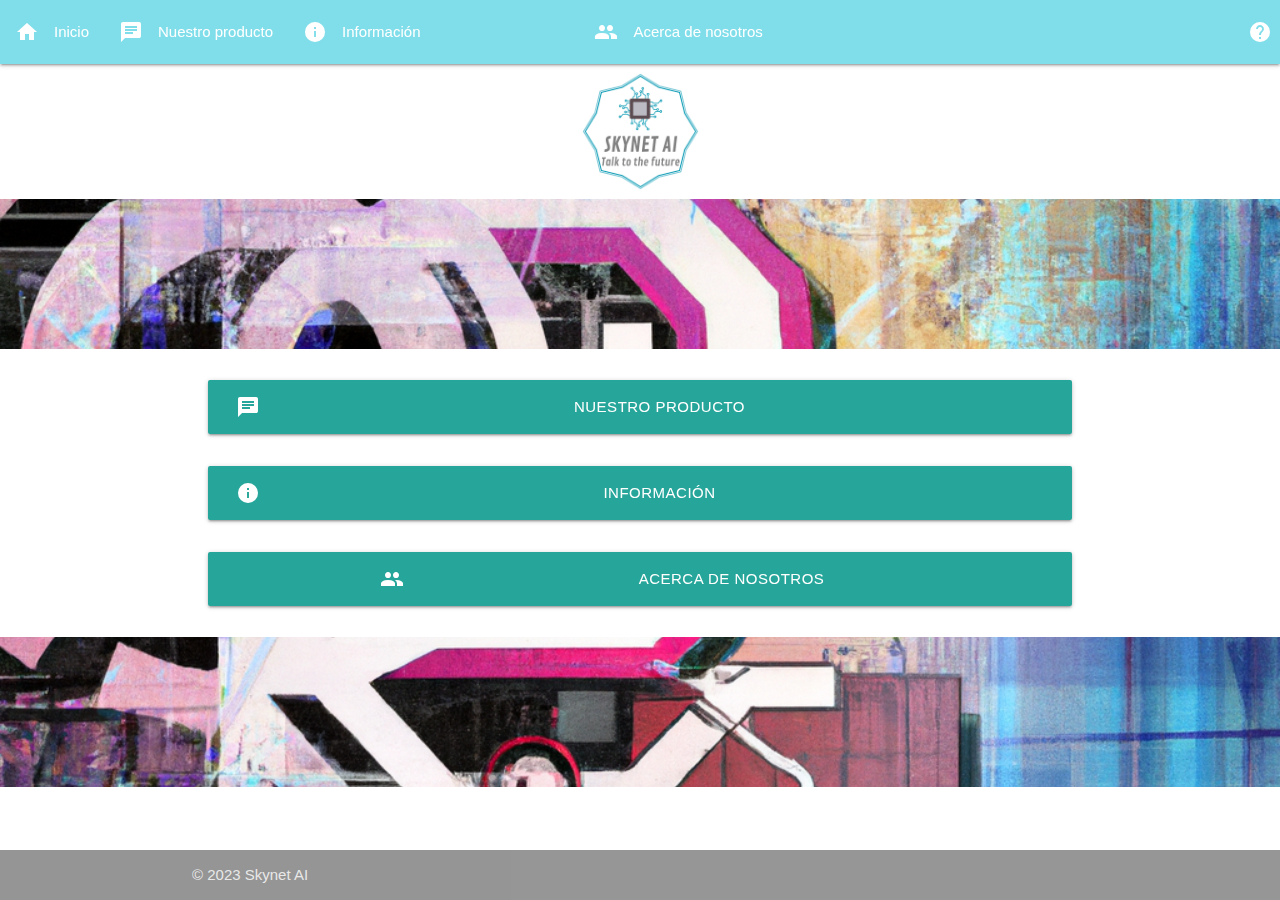
==== index.html @ 8f32c61b "Plantilla" ====
<!DOCTYPE html>
<html lang="es">
  <head>
    <meta charset="UTF-8" />
    <title>Skynet AI</title>
    <link rel="icon" type="image/x-icon" href="img/favicon.ico" />

    <link
      href="https://fonts.googleapis.com/icon?family=Material+Icons"
      rel="stylesheet"
    />
    <link
      type="text/css"
      rel="stylesheet"
      href="css/materialize.min.css"
      media="screen,projection"
    />
    <link rel="stylesheet" href="css/style.css" />
    <meta name="viewport" content="width=device-width, initial-scale=1.0" />
  </head>
  <body>
    <!-- HEADER -->
    <header>
      <!-- NAVBAR -->
      <nav>
        <div class="nav-wrapper cyan lighten-3">
          <a
            style="height: inherit"
            href="#!"
            class="brand-logo hide-on-large-only"
            ><img src="img/skynetai_mini.png" alt="Skynet AI logo"
          /></a>
          <a href="#" class="sidenav-trigger" data-target="side-menu"
            ><i class="material-icons">menu</i></a
          >
          <ul class="left hide-on-med-and-down">
            <li>
              <a href="#"><i class="material-icons left">home</i>Inicio</a>
            </li>
            <li>
              <a href="chatbot.html"
                ><i class="material-icons left">chat</i>Nuestro producto</a
              >
            </li>
            <li>
              <a href="info.html"
                ><i class="material-icons left">info</i>Información</a
              >
            </li>
            <li>
              <a href="aboutus.html"
                ><i class="material-icons left">emoji_people</i>Acerca de
                nosotros</a
              >
            </li>
          </ul>
          <div
            style="padding-right: 8px"
            class="right tooltipped"
            data-position="left"
            data-tooltip="Ayuda"
          >
            <a href="ayuda.html"><i class="material-icons">help</i></a>
          </div>
        </div>
      </nav>
      <!-- END NAVBAR -->
      <!-- SIDENAV -->
      <ul class="sidenav" id="side-menu">
        <li>
          <div class="container center hide-on-small-only">
            <a href="#"
              ><img
                class="circle"
                style="height: 15vh"
                src="img/skynetai_mini.png"
                alt="Skynet AI logo"
            /></a>
          </div>
        </li>
        <li>
          <a href="#"><i class="material-icons">home</i>Inicio</a>
        </li>
        <li>
          <a href="chatbot.html"
            ><i class="material-icons left">chat</i>Nuestro producto</a
          >
        </li>
        <li>
          <a href="info.html"
            ><i class="material-icons left">info</i>Información</a
          >
        </li>
        <li>
          <a href="aboutus.html"
            ><i class="material-icons left">emoji_people</i>Acerca de
            nosotros</a
          >
        </li>
        <li><div class="divider"></div></li>
        <li>
          <a href="ayuda.html"><i class="material-icons">help</i>Ayuda</a>
        </li>
      </ul>
      <!-- END SIDENAV -->
      <!-- LOGO -->
      <div class="container center hide-on-med-and-down logo-header">
        <img src="img/skynetai_nobg.png" alt="Skynet AI logo" />
      </div>
      <!-- END LOGO -->
    </header>
    <!-- FIN HEADER -->

    <!-- CONTENIDO PRINCIPAL -->
    <main style="display: block; margin-top: 0">
      <div class="parallax-container">
        <div class="parallax"><img src="img/dalle_wallpaper.png" /></div>
      </div>
      <!-- NAV BUTTONS -->
      <div class="section white">
        <div class="container">
          <div class="nav-btn">
            <a class="waves-effect waves-light btn-large" href="chatbot.html"
              ><i class="material-icons left">chat</i>Nuestro producto</a
            >
          </div>

          <div class="nav-btn">
            <a class="waves-effect waves-light btn-large" href="info.html"
              ><i class="material-icons left">info</i>Información</a
            >
          </div>

          <div class="nav-btn">
            <a class="waves-effect waves-light btn-large" href="aboutus.html"
              ><i class="material-icons left">emoji_people</i>Acerca de
              nosotros</a
            >
          </div>
        </div>
      </div>
      <!-- NAV BUTTONS END -->
      <div class="parallax-container">
        <div class="parallax"><img src="img/dalle_wallpaper.png" /></div>
      </div>
    </main>
    <!-- END CONTENIDO PRINCIPAL -->

    <!-- FOOTER -->
    <footer class="page-footer grey">
      <div class="footer-copyright">
        <div class="container">© 2023 Skynet AI</div>
      </div>
    </footer>
    <!-- END FOOTER -->
    <!-- Materialize JS -->
    <script type="text/javascript" src="js/materialize.min.js"></script>
    <script src="js/app.js"></script>
  </body>
</html>
---- css/style.css ----
body {
  display: flex;
  min-height: 100vh;
  flex-direction: column;
}

main {
  display: flex;
  flex: 1;
  margin-bottom: 50px;
  margin-top: 16px;
  align-items: center;
}

footer {
  position: fixed;
  width: 100vw;
  right: 0;
  left: 0;
  bottom: 0;
}

.page-footer {
  padding-top: 0;
}

.logo-view {
  align-items: center;
}

.nav-btn {
  padding: 16px;
}

.nav-btn a {
  width: 100%;
}

.brand-logo img {
  height: inherit;
}

.logo-header {
  height: 15vh;
}

.logo-header img {
  height: inherit;
  padding: 8px;
}

.small-text {
  font-size: smaller;
}

.card-col {
  height: auto;
}

.card-col .card {
  height: 100%;
}

.card-col .card .card-content {
  height: 20vh;
  overflow: auto;
}

.sidebar {
  height: inherit;
  position: relative;
  justify-content: center;
}

.sidebar .background {
  position: absolute;
  opacity: 0.7;
  height: inherit;
  width: 90%;
  z-index: -1;
}

.sidebar .background img {
  height: inherit;
  width: 100%;
  object-fit: cover;
}

.sidebar .logo {
  width: 100%;
  z-index: 99;
}

.responsive-h1 {
  margin-top: 8px;
  font-size: 8vh;
}

h1 i {
  height: inherit;
}

.section .row {
  margin-bottom: 0;
}

.parallax-container {
  height: 150px;
}
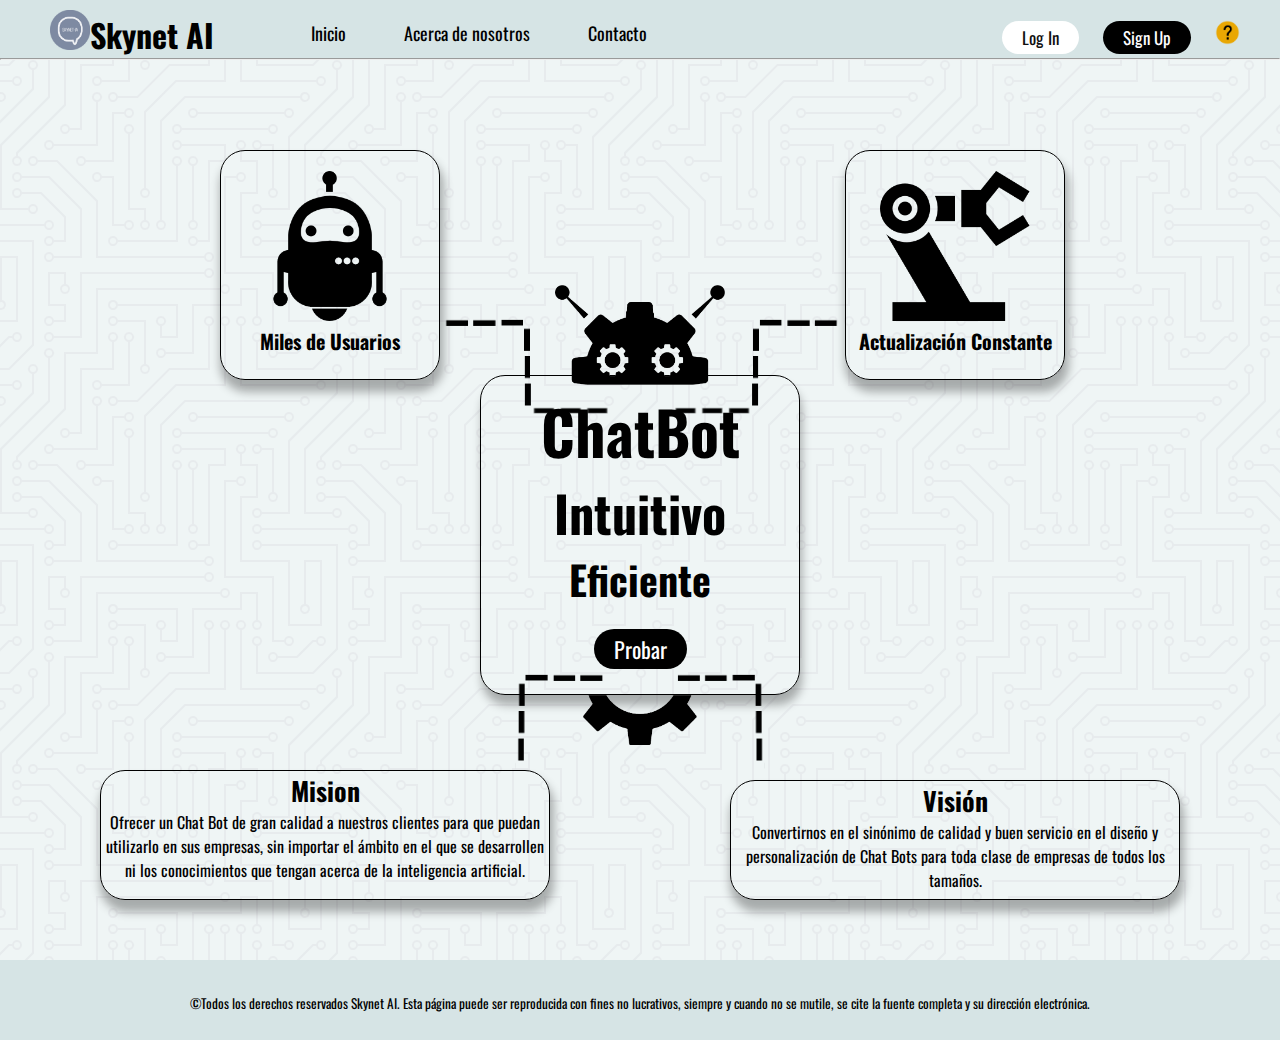
==== commit b237b073: "Ajustes finales" ====
--- a/index.html
+++ b/index.html
@@ -1,160 +1,100 @@
 <!DOCTYPE html>
 <html lang="es">
-  <head>
-    <meta charset="UTF-8" />
-    <title>Skynet AI</title>
-    <link rel="icon" type="image/x-icon" href="img/favicon.ico" />
 
-    <link
-      href="https://fonts.googleapis.com/icon?family=Material+Icons"
-      rel="stylesheet"
-    />
-    <link
-      type="text/css"
-      rel="stylesheet"
-      href="css/materialize.min.css"
-      media="screen,projection"
-    />
-    <link rel="stylesheet" href="css/style.css" />
-    <meta name="viewport" content="width=device-width, initial-scale=1.0" />
-  </head>
-  <body>
-    <!-- HEADER -->
-    <header>
-      <!-- NAVBAR -->
-      <nav>
-        <div class="nav-wrapper cyan lighten-3">
-          <a
-            style="height: inherit"
-            href="#!"
-            class="brand-logo hide-on-large-only"
-            ><img src="img/skynetai_mini.png" alt="Skynet AI logo"
-          /></a>
-          <a href="#" class="sidenav-trigger" data-target="side-menu"
-            ><i class="material-icons">menu</i></a
-          >
-          <ul class="left hide-on-med-and-down">
-            <li>
-              <a href="#"><i class="material-icons left">home</i>Inicio</a>
-            </li>
-            <li>
-              <a href="chatbot.html"
-                ><i class="material-icons left">chat</i>Nuestro producto</a
-              >
-            </li>
-            <li>
-              <a href="info.html"
-                ><i class="material-icons left">info</i>Información</a
-              >
-            </li>
-            <li>
-              <a href="aboutus.html"
-                ><i class="material-icons left">emoji_people</i>Acerca de
-                nosotros</a
-              >
-            </li>
-          </ul>
-          <div
-            style="padding-right: 8px"
-            class="right tooltipped"
-            data-position="left"
-            data-tooltip="Ayuda"
-          >
-            <a href="ayuda.html"><i class="material-icons">help</i></a>
-          </div>
-        </div>
-      </nav>
-      <!-- END NAVBAR -->
-      <!-- SIDENAV -->
-      <ul class="sidenav" id="side-menu">
-        <li>
-          <div class="container center hide-on-small-only">
-            <a href="#"
-              ><img
-                class="circle"
-                style="height: 15vh"
-                src="img/skynetai_mini.png"
-                alt="Skynet AI logo"
-            /></a>
-          </div>
+<head>
+  <meta charset="UTF-8">
+  <meta http-equiv="X-UA-Compatible" content="IE=edge">
+  <meta name="viewport" content="width=device-width, initial-scale=1.0">
+  <title>Menú Principal</title>
+  <!--FONTS-->
+    <link rel="preconnect" href="https://fonts.googleapis.com">
+    <link rel="preconnect" href="https://fonts.gstatic.com" crossorigin>
+    <link href="https://fonts.googleapis.com/css2?family=Oswald:wght@200;300;400&display=swap" rel="stylesheet">
+    <link rel="preconnect" href="https://fonts.googleapis.com">
+    <link rel="preconnect" href="https://fonts.gstatic.com" crossorigin>
+    <link href="https://fonts.googleapis.com/css2?family=Oswald:wght@200;300;400&display=swap" rel="stylesheet">
+  <!--CUSTOM CSS-->
+  <link rel="stylesheet" type="text/css" href="css/index.css">
+</head>
+<body>
+  <!-- Contenedor General -->
+  <div id="header">
+    <nav>
+      <ul>
+        <li id="logos">
+            <img src="img/skynetai_mini.png" height="40px"/>
+            <h1>Skynet AI</h1>
+            <div id="menu">
+                <a class="pulse" href="index.html">Inicio</a>
+                <a class="pulse" href="nosotros.html">Acerca de nosotros</a>
+                <a class="pulse" href="contacto.html">Contacto</a>
+            </div>
         </li>
-        <li>
-          <a href="#"><i class="material-icons">home</i>Inicio</a>
-        </li>
-        <li>
-          <a href="chatbot.html"
-            ><i class="material-icons left">chat</i>Nuestro producto</a
-          >
-        </li>
-        <li>
-          <a href="info.html"
-            ><i class="material-icons left">info</i>Información</a
-          >
-        </li>
-        <li>
-          <a href="aboutus.html"
-            ><i class="material-icons left">emoji_people</i>Acerca de
-            nosotros</a
-          >
-        </li>
-        <li><div class="divider"></div></li>
-        <li>
-          <a href="ayuda.html"><i class="material-icons">help</i>Ayuda</a>
+        <li id="login">
+            <a id="log" href="login.html">Log In</a>
+            <a id="sign" href="sign.html">Sign Up</a>
+            <a href="ayudas.html" id="ayuda" class="ayuda"><img src="img/ayuda.png" alt="Icono de Ayuda" height="25px"></a>
         </li>
       </ul>
-      <!-- END SIDENAV -->
-      <!-- LOGO -->
-      <div class="container center hide-on-med-and-down logo-header">
-        <img src="img/skynetai_nobg.png" alt="Skynet AI logo" />
+    </nav>
+  </div>
+  <hr>  
+      <div id="contenido">
+
+       
+        
+        <!--Miles de Usuarios-->
+        <div id="acts" class="box">
+            <img src="img/robot2.png" height="150px"/>
+            <p>Miles de Usuarios</p>
+        </div>
+        <img id="lines" class="ocultar" src="img/lines.png" height="130px"/>
+
+         <!--Centro-->
+         <div class="center">
+          <img id="robup" src="img/up.png" height="100px"/>
+          <div id="test">
+              <p>ChatBot</p>
+              <p>Intuitivo</p>
+              <p>Eficiente</p>
+              <a id="probar" href="login.html">Probar</a>
+          </div>
+          <img id="robdown" src="img/down.png" height="50px"/>
+        </div>
+       
+        <!--Actualización Constante-->
+        <div id="resps" class="box">
+            <img src="img/respuesta.png" height="150px"/>
+            <p>Actualización Constante</p>
+        </div>
+
+        <img id="lines2" class="ocultar" src="img/lines.png" height="130px"/>
+
+        
+        
+        <!--Misión-->
+        <div id="mision" class="box">
+            <p>Mision</p>
+            <p>Ofrecer un Chat Bot de gran calidad a nuestros clientes para que puedan utilizarlo en sus empresas, sin importar el ámbito en el que se desarrollen ni los conocimientos que tengan acerca de la inteligencia artificial.</p>
+        </div>
+        <img id="lines3" class="ocultar" src="img/lines2.png" height="130px"/>
+
+        <!--Visión-->
+        <div id="vision" class="box">
+            <p>Visión</p>
+            <p>Convertirnos en el sinónimo de calidad y buen servicio en el diseño y personalización de Chat Bots para toda clase de empresas de todos los tamaños.</p>
+        </div>
+        <img id="lines4" class="ocultar" src="img/lines2.png" height="130px"/>
+
       </div>
-      <!-- END LOGO -->
-    </header>
-    <!-- FIN HEADER -->
+      
+    <footer class="footer">
+        <div class="container-permisos" >
+          <small>©Todos los derechos reservados Skynet AI. Esta página puede ser reproducida con fines
+            no lucrativos, siempre y cuando no se mutile, se cite la fuente completa y su dirección electrónica.
+        </small>
+        </div>
+    </footer>
+</body>
 
-    <!-- CONTENIDO PRINCIPAL -->
-    <main style="display: block; margin-top: 0">
-      <div class="parallax-container">
-        <div class="parallax"><img src="img/dalle_wallpaper.png" /></div>
-      </div>
-      <!-- NAV BUTTONS -->
-      <div class="section white">
-        <div class="container">
-          <div class="nav-btn">
-            <a class="waves-effect waves-light btn-large" href="chatbot.html"
-              ><i class="material-icons left">chat</i>Nuestro producto</a
-            >
-          </div>
-
-          <div class="nav-btn">
-            <a class="waves-effect waves-light btn-large" href="info.html"
-              ><i class="material-icons left">info</i>Información</a
-            >
-          </div>
-
-          <div class="nav-btn">
-            <a class="waves-effect waves-light btn-large" href="aboutus.html"
-              ><i class="material-icons left">emoji_people</i>Acerca de
-              nosotros</a
-            >
-          </div>
-        </div>
-      </div>
-      <!-- NAV BUTTONS END -->
-      <div class="parallax-container">
-        <div class="parallax"><img src="img/dalle_wallpaper.png" /></div>
-      </div>
-    </main>
-    <!-- END CONTENIDO PRINCIPAL -->
-
-    <!-- FOOTER -->
-    <footer class="page-footer grey">
-      <div class="footer-copyright">
-        <div class="container">© 2023 Skynet AI</div>
-      </div>
-    </footer>
-    <!-- END FOOTER -->
-    <!-- Materialize JS -->
-    <script type="text/javascript" src="js/materialize.min.js"></script>
-    <script src="js/app.js"></script>
-  </body>
-</html>
+</html>--- a/css/index.css
+++ b/css/index.css
@@ -0,0 +1,477 @@
+*{
+    box-sizing: border-box;
+    margin: 0;
+    padding: 0;
+}
+
+
+body{
+    background: #EFF5F5;
+    background-color: #EFF5F5;
+    background-image: url("data:image/svg+xml,%3Csvg xmlns='http://www.w3.org/2000/svg' viewBox='0 0 304 304' width='304' height='304'%3E%3Cpath fill='%239C92AC' fill-opacity='0.1' d='M44.1 224a5 5 0 1 1 0 2H0v-2h44.1zm160 48a5 5 0 1 1 0 2H82v-2h122.1zm57.8-46a5 5 0 1 1 0-2H304v2h-42.1zm0 16a5 5 0 1 1 0-2H304v2h-42.1zm6.2-114a5 5 0 1 1 0 2h-86.2a5 5 0 1 1 0-2h86.2zm-256-48a5 5 0 1 1 0 2H0v-2h12.1zm185.8 34a5 5 0 1 1 0-2h86.2a5 5 0 1 1 0 2h-86.2zM258 12.1a5 5 0 1 1-2 0V0h2v12.1zm-64 208a5 5 0 1 1-2 0v-54.2a5 5 0 1 1 2 0v54.2zm48-198.2V80h62v2h-64V21.9a5 5 0 1 1 2 0zm16 16V64h46v2h-48V37.9a5 5 0 1 1 2 0zm-128 96V208h16v12.1a5 5 0 1 1-2 0V210h-16v-76.1a5 5 0 1 1 2 0zm-5.9-21.9a5 5 0 1 1 0 2H114v48H85.9a5 5 0 1 1 0-2H112v-48h12.1zm-6.2 130a5 5 0 1 1 0-2H176v-74.1a5 5 0 1 1 2 0V242h-60.1zm-16-64a5 5 0 1 1 0-2H114v48h10.1a5 5 0 1 1 0 2H112v-48h-10.1zM66 284.1a5 5 0 1 1-2 0V274H50v30h-2v-32h18v12.1zM236.1 176a5 5 0 1 1 0 2H226v94h48v32h-2v-30h-48v-98h12.1zm25.8-30a5 5 0 1 1 0-2H274v44.1a5 5 0 1 1-2 0V146h-10.1zm-64 96a5 5 0 1 1 0-2H208v-80h16v-14h-42.1a5 5 0 1 1 0-2H226v18h-16v80h-12.1zm86.2-210a5 5 0 1 1 0 2H272V0h2v32h10.1zM98 101.9V146H53.9a5 5 0 1 1 0-2H96v-42.1a5 5 0 1 1 2 0zM53.9 34a5 5 0 1 1 0-2H80V0h2v34H53.9zm60.1 3.9V66H82v64H69.9a5 5 0 1 1 0-2H80V64h32V37.9a5 5 0 1 1 2 0zM101.9 82a5 5 0 1 1 0-2H128V37.9a5 5 0 1 1 2 0V82h-28.1zm16-64a5 5 0 1 1 0-2H146v44.1a5 5 0 1 1-2 0V18h-26.1zm102.2 270a5 5 0 1 1 0 2H98v14h-2v-16h124.1zM242 149.9V160h16v34h-16v62h48v48h-2v-46h-48v-66h16v-30h-16v-12.1a5 5 0 1 1 2 0zM53.9 18a5 5 0 1 1 0-2H64V2H48V0h18v18H53.9zm112 32a5 5 0 1 1 0-2H192V0h50v2h-48v48h-28.1zm-48-48a5 5 0 0 1-9.8-2h2.07a3 3 0 1 0 5.66 0H178v34h-18V21.9a5 5 0 1 1 2 0V32h14V2h-58.1zm0 96a5 5 0 1 1 0-2H137l32-32h39V21.9a5 5 0 1 1 2 0V66h-40.17l-32 32H117.9zm28.1 90.1a5 5 0 1 1-2 0v-76.51L175.59 80H224V21.9a5 5 0 1 1 2 0V82h-49.59L146 112.41v75.69zm16 32a5 5 0 1 1-2 0v-99.51L184.59 96H300.1a5 5 0 0 1 3.9-3.9v2.07a3 3 0 0 0 0 5.66v2.07a5 5 0 0 1-3.9-3.9H185.41L162 121.41v98.69zm-144-64a5 5 0 1 1-2 0v-3.51l48-48V48h32V0h2v50H66v55.41l-48 48v2.69zM50 53.9v43.51l-48 48V208h26.1a5 5 0 1 1 0 2H0v-65.41l48-48V53.9a5 5 0 1 1 2 0zm-16 16V89.41l-34 34v-2.82l32-32V69.9a5 5 0 1 1 2 0zM12.1 32a5 5 0 1 1 0 2H9.41L0 43.41V40.6L8.59 32h3.51zm265.8 18a5 5 0 1 1 0-2h18.69l7.41-7.41v2.82L297.41 50H277.9zm-16 160a5 5 0 1 1 0-2H288v-71.41l16-16v2.82l-14 14V210h-28.1zm-208 32a5 5 0 1 1 0-2H64v-22.59L40.59 194H21.9a5 5 0 1 1 0-2H41.41L66 216.59V242H53.9zm150.2 14a5 5 0 1 1 0 2H96v-56.6L56.6 162H37.9a5 5 0 1 1 0-2h19.5L98 200.6V256h106.1zm-150.2 2a5 5 0 1 1 0-2H80v-46.59L48.59 178H21.9a5 5 0 1 1 0-2H49.41L82 208.59V258H53.9zM34 39.8v1.61L9.41 66H0v-2h8.59L32 40.59V0h2v39.8zM2 300.1a5 5 0 0 1 3.9 3.9H3.83A3 3 0 0 0 0 302.17V256h18v48h-2v-46H2v42.1zM34 241v63h-2v-62H0v-2h34v1zM17 18H0v-2h16V0h2v18h-1zm273-2h14v2h-16V0h2v16zm-32 273v15h-2v-14h-14v14h-2v-16h18v1zM0 92.1A5.02 5.02 0 0 1 6 97a5 5 0 0 1-6 4.9v-2.07a3 3 0 1 0 0-5.66V92.1zM80 272h2v32h-2v-32zm37.9 32h-2.07a3 3 0 0 0-5.66 0h-2.07a5 5 0 0 1 9.8 0zM5.9 0A5.02 5.02 0 0 1 0 5.9V3.83A3 3 0 0 0 3.83 0H5.9zm294.2 0h2.07A3 3 0 0 0 304 3.83V5.9a5 5 0 0 1-3.9-5.9zm3.9 300.1v2.07a3 3 0 0 0-1.83 1.83h-2.07a5 5 0 0 1 3.9-3.9zM97 100a3 3 0 1 0 0-6 3 3 0 0 0 0 6zm0-16a3 3 0 1 0 0-6 3 3 0 0 0 0 6zm16 16a3 3 0 1 0 0-6 3 3 0 0 0 0 6zm16 16a3 3 0 1 0 0-6 3 3 0 0 0 0 6zm0 16a3 3 0 1 0 0-6 3 3 0 0 0 0 6zm-48 32a3 3 0 1 0 0-6 3 3 0 0 0 0 6zm16 16a3 3 0 1 0 0-6 3 3 0 0 0 0 6zm32 48a3 3 0 1 0 0-6 3 3 0 0 0 0 6zm-16 16a3 3 0 1 0 0-6 3 3 0 0 0 0 6zm32-16a3 3 0 1 0 0-6 3 3 0 0 0 0 6zm0-32a3 3 0 1 0 0-6 3 3 0 0 0 0 6zm16 32a3 3 0 1 0 0-6 3 3 0 0 0 0 6zm32 16a3 3 0 1 0 0-6 3 3 0 0 0 0 6zm0-16a3 3 0 1 0 0-6 3 3 0 0 0 0 6zm-16-64a3 3 0 1 0 0-6 3 3 0 0 0 0 6zm16 0a3 3 0 1 0 0-6 3 3 0 0 0 0 6zm16 96a3 3 0 1 0 0-6 3 3 0 0 0 0 6zm0 16a3 3 0 1 0 0-6 3 3 0 0 0 0 6zm16 16a3 3 0 1 0 0-6 3 3 0 0 0 0 6zm16-144a3 3 0 1 0 0-6 3 3 0 0 0 0 6zm0 32a3 3 0 1 0 0-6 3 3 0 0 0 0 6zm16-32a3 3 0 1 0 0-6 3 3 0 0 0 0 6zm16-16a3 3 0 1 0 0-6 3 3 0 0 0 0 6zm-96 0a3 3 0 1 0 0-6 3 3 0 0 0 0 6zm0 16a3 3 0 1 0 0-6 3 3 0 0 0 0 6zm16-32a3 3 0 1 0 0-6 3 3 0 0 0 0 6zm96 0a3 3 0 1 0 0-6 3 3 0 0 0 0 6zm-16-64a3 3 0 1 0 0-6 3 3 0 0 0 0 6zm16-16a3 3 0 1 0 0-6 3 3 0 0 0 0 6zm-32 0a3 3 0 1 0 0-6 3 3 0 0 0 0 6zm0-16a3 3 0 1 0 0-6 3 3 0 0 0 0 6zm-16 0a3 3 0 1 0 0-6 3 3 0 0 0 0 6zm-16 0a3 3 0 1 0 0-6 3 3 0 0 0 0 6zm-16 0a3 3 0 1 0 0-6 3 3 0 0 0 0 6zM49 36a3 3 0 1 0 0-6 3 3 0 0 0 0 6zm-32 0a3 3 0 1 0 0-6 3 3 0 0 0 0 6zm32 16a3 3 0 1 0 0-6 3 3 0 0 0 0 6zM33 68a3 3 0 1 0 0-6 3 3 0 0 0 0 6zm16-48a3 3 0 1 0 0-6 3 3 0 0 0 0 6zm0 240a3 3 0 1 0 0-6 3 3 0 0 0 0 6zm16 32a3 3 0 1 0 0-6 3 3 0 0 0 0 6zm-16-64a3 3 0 1 0 0-6 3 3 0 0 0 0 6zm0 16a3 3 0 1 0 0-6 3 3 0 0 0 0 6zm-16-32a3 3 0 1 0 0-6 3 3 0 0 0 0 6zm80-176a3 3 0 1 0 0-6 3 3 0 0 0 0 6zm16 0a3 3 0 1 0 0-6 3 3 0 0 0 0 6zm-16-16a3 3 0 1 0 0-6 3 3 0 0 0 0 6zm32 48a3 3 0 1 0 0-6 3 3 0 0 0 0 6zm16-16a3 3 0 1 0 0-6 3 3 0 0 0 0 6zm0-32a3 3 0 1 0 0-6 3 3 0 0 0 0 6zm112 176a3 3 0 1 0 0-6 3 3 0 0 0 0 6zm-16 16a3 3 0 1 0 0-6 3 3 0 0 0 0 6zm0 16a3 3 0 1 0 0-6 3 3 0 0 0 0 6zm0 16a3 3 0 1 0 0-6 3 3 0 0 0 0 6zM17 180a3 3 0 1 0 0-6 3 3 0 0 0 0 6zm0 16a3 3 0 1 0 0-6 3 3 0 0 0 0 6zm0-32a3 3 0 1 0 0-6 3 3 0 0 0 0 6zm16 0a3 3 0 1 0 0-6 3 3 0 0 0 0 6zM17 84a3 3 0 1 0 0-6 3 3 0 0 0 0 6zm32 64a3 3 0 1 0 0-6 3 3 0 0 0 0 6zm16-16a3 3 0 1 0 0-6 3 3 0 0 0 0 6z'%3E%3C/path%3E%3C/svg%3E");
+    font-size: 16px;
+    font-family: 'Oswald', sans-serif;
+}
+
+
+/*Contenido*/
+
+
+/*Header*/
+#header{
+    background: #D6E4E5;
+    width: 100% !important;
+    height: auto;
+    display: grid;
+}
+
+#header ul {
+    display: flex;
+    flex-direction: row;
+    justify-content: space-between;
+}
+
+#logos{
+    display: flex;
+    margin-left: 50px;
+    margin-top: 10px;
+}
+
+#logos h1{
+    margin-top: 1px;
+}
+
+#menu{
+    margin-left: 70px;
+    font-size: 18px;
+    font-family: 'Oswald', sans-serif;
+    margin-top: 10px;
+} 
+
+li{
+    list-style: none;
+}
+
+a{
+    text-decoration: none;
+}
+
+#login {
+    margin-top: 20px;
+    margin-right: 20px;
+    /* height: auto; */
+    /* display: flex; 
+   flex-direction: row; 
+   justify-content: space-around; 
+   flex-flow: wrap; 
+   align-items: center;  
+
+    float:left; */
+}
+
+#login a{
+    margin-right: 20px;
+}
+
+/*Test*/
+#test{
+    border: 1px solid black;
+    border-radius: 25px;
+    width: 320px;
+    height: 320px;
+    text-align: center;
+    box-shadow: 2px 10px 10px 0px rgba(0, 0, 0, 0.3);
+    transition-duration: 0.3s;
+}
+
+#robup{
+    position: relative;
+    top: 10px;
+}
+
+#test p{
+    font-weight: bold;
+    font-family: 'Oswald', sans-serif;
+}
+
+#test p:first-child {
+    font-size: 60px;
+    margin-top: 10px;
+  }
+
+#test p:nth-of-type(2) {
+    font-size: 50px;
+  }
+
+#test p:nth-of-type(3) {
+    font-size: 40px;
+  }
+
+#probar{
+    margin-top: 20px;
+}
+
+
+
+
+
+@media only screen and (max-width: 1200px) {
+  #contenido {
+    display: flex; 
+   flex-direction: row; 
+   justify-content: space-around; 
+   flex-flow: wrap; 
+   align-items: center;  
+  }
+
+  .ocultar{
+    visibility: hidden;
+  }
+
+  .box{
+    display: flex;
+    flex-direction: column;
+    justify-content: center;
+    align-items: center;
+    align-self: center;
+    box-sizing: border-box;
+    margin: 10px;
+  
+  }
+
+  
+} 
+
+@media only screen and (min-width: 1200px) {
+
+  .box{
+    position: absolute;
+  }
+
+  #acts{  
+    margin-left: 200px; 
+  }
+
+  #resps{
+    top: 0;
+    right: 0;
+    margin-top: 150px; 
+    margin-right: 215px; 
+}
+
+}
+
+.center {
+  display: flex;
+  flex-direction: column;
+  justify-content: center;
+  align-items: center;
+  height: 100vh;
+}
+
+#test:hover{
+  background-color: #dce3e4;
+  width: 330px;
+  height: 330px;
+}
+
+/*Robots*/
+#acts{
+    /* position: absolute; */
+    top: 150px; 
+    left: 20px; 
+    width: 220px;
+    height: 230px;
+    text-align: center;
+    border: 1px solid black;
+    border-radius: 25px;
+    box-shadow: 2px 10px 10px 2px rgba(0, 0, 0, 0.3);
+    transition-duration: 0.3s;
+}
+
+#acts p{
+    font-size: 20px;
+    font-weight: bold;
+    font-family: 'Oswald', sans-serif;
+}
+
+#acts img{
+    margin-top: 20px;
+}
+
+#acts:hover{
+    background-color: white;
+    width: 230px;
+    height: 240px;
+}
+
+#resps{
+    width: 220px;
+    height: 230px;
+    text-align: center;
+    border: 1px solid black;
+    border-radius: 25px;
+    box-shadow: 2px 10px 10px 2px rgba(0, 0, 0, 0.3);
+    transition-duration: 0.3s;
+    /* position: absolute; */
+}
+
+#resps p{
+    font-size: 20px;
+    font-weight: bold;
+    font-family: 'Oswald', sans-serif;
+}
+
+#resps img{
+    margin-top: 20px;
+}
+
+#resps:hover{
+    background-color: white;
+    width: 230px;
+    height: 240px;
+}
+/*Mision*/
+#mision{
+    width: 450px;
+    height: 130px;
+    text-align: center;
+    border: 1px solid black;
+    border-radius: 25px;
+    box-shadow: 2px 10px 10px 2px rgba(0, 0, 0, 0.3);
+    transition-duration: 0.3s;
+    /* position: absolute; */
+    bottom: 0;
+    left: 100px;
+}
+
+#mision p:nth-of-type(1) {
+    font-size: 26px;
+    font-weight: bold;
+  }
+
+#mision:hover{
+    background-color: white;
+    width: 460px;
+    height: 140px;
+}
+/*Vision*/
+
+#vision{
+    width: 450px;
+    height: 120px;
+    text-align: center;
+    border: 1px solid black;
+    border-radius: 25px;
+    box-shadow: 2px 10px 10px 2px rgba(0, 0, 0, 0.3);
+    transition-duration: 0.3s;
+    /* position: absolute; */
+    bottom: 0;
+    right: 100px;
+}
+
+#vision p:nth-of-type(1) {
+    font-size: 26px;
+    font-weight: bold;
+  }
+
+#vision:hover{
+    background-color: white;
+    width: 460px;
+    height: 130px;
+}
+/*Botones menu*/
+
+.pulse:hover,
+.pulse:focus {
+  -webkit-animation: pulse 1s;
+          animation: pulse 1s;
+  box-shadow: 0 0 0 2em transparent;
+}
+.pulse {
+  --color: #000000;
+  --hover: #ffffff;
+}
+@keyframes pulse {
+  0% {
+    box-shadow: 0 0 0 0 var(--hover);
+  }
+}
+@-webkit-keyframes pulse {
+  0% {
+    box-shadow: 0 0 0 0 var(--hover);
+  }
+}
+
+#menu a {
+  background: none;
+  font: inherit;
+  margin: 0.5em;
+  padding: 0.7em 1em;
+}
+#menu a {
+  color: var(--color);
+  transition: 0.25s;
+}
+#menu a:hover, #menu a:focus {
+  border-color: var(--hover);
+  color: #fff;
+}
+
+/*Botones login*/
+
+#sign{
+    background-color: #000000;
+    color: rgb(255, 255, 255);
+    transition-duration: 0.3s;
+    border: none;
+    padding: 4px 20px;
+    text-align: center;
+    text-decoration: none;
+    display: inline-block;
+    font-size: 17px;
+    cursor: pointer;
+    font-family: inherit;
+    margin-right: 20px;
+}
+
+#log{
+    background-color: #ffffff;
+    color: rgb(15, 15, 15);
+    transition-duration: 0.3s;
+    border: none;
+    padding: 4px 20px;
+    text-align: center;
+    text-decoration: none;
+    display: inline-block;
+    font-size: 17px;
+    cursor: pointer;
+    font-family: inherit;
+    margin-right: 20px;
+}
+
+#login a{
+    border-radius: 25px;
+}
+
+#log:hover{
+    background-color: #000000;
+    color: #ffffff;
+    font-size: 19px;
+}
+
+#sign:hover{
+    background-color: white;
+    color: #000000;
+    font-size: 19px;
+}
+
+/*Botones prueba*/
+#probar{
+    background-color: #000000;
+    color: rgb(255, 255, 255);
+    transition-duration: 0.3s;
+    border: none;
+    padding: 4px 20px;
+    text-align: center;
+    text-decoration: none;
+    display: inline-block;
+    font-size: 22px;
+    cursor: pointer;
+    font-family: inherit;
+    color: var(--color);
+}
+
+#probar{
+    border-radius: 25px;
+}
+
+#probar:hover{
+    background-color: #ffffff;
+    color: #000000;
+}
+
+#probar:hover,
+#probar:focus {
+  -webkit-animation: pulse 1s;
+          animation: pulse 1s;
+  box-shadow: 0 0 0 2em transparent;
+}
+#probar {
+  --color: #ffffff;
+  --hover: #000000;
+}
+@keyframes pulse {
+  0% {
+    box-shadow: 0 0 0 0 var(--hover);
+  }
+}
+@-webkit-keyframes pulse {
+  0% {
+    box-shadow: 0 0 0 0 var(--hover);
+  }
+}
+
+#test a {
+  color: var(--color);
+  transition: 0.25s;
+}
+#test a:hover, #test a:focus {
+  border-color: var(--hover);
+  color: #000000;
+}
+
+/*FOOTER*/
+
+.footer { 
+    background-color: #D6E4E5;
+    height: 13%;
+    padding: 5px 10%;
+    bottom: -28% !important; 
+    /* position: absolute; */
+    width: 100%;
+    text-align: center;
+  }
+
+  .container-permisos{
+    margin: 25px;
+  }
+
+.footer{
+    width: 100% !important;
+    height: 5rem;
+    margin-top: auto;
+}
+
+/*Flecha*/
+#lines{
+  position: absolute;
+  top: 300px; 
+  left: 20px; 
+  margin-left: 418px; 
+}
+
+#lines2{
+    transform: scaleX(-1);
+    position: absolute;
+    top: 0;
+    right: 0;
+    margin-top: 300px; 
+    margin-right: 435px; 
+}
+
+#lines3{
+  position: absolute;
+  bottom: 0;
+  right: 515px;
+  margin-bottom: 115px;
+}
+
+#lines4{
+    transform: scaleX(-1);
+    position: absolute;
+    bottom: 0;
+    left: 515px;
+    margin-bottom: 115px;
+}
+  